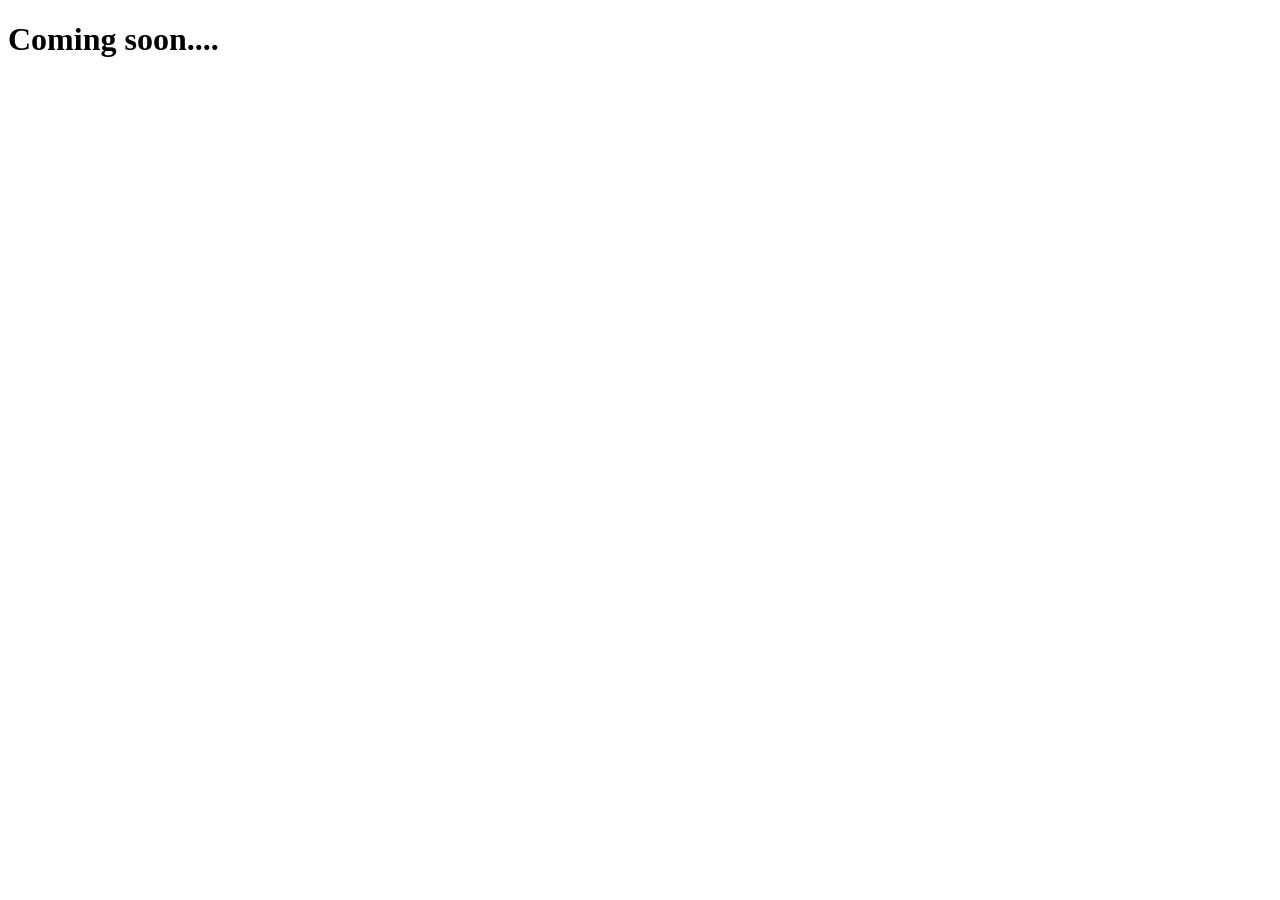
==== index.html @ 82829ef2 "update" ====
<!DOCTYPE html>
<html lang="en">
<head>
    <meta charset="UTF-8">
    <meta name="viewport" content="width=device-width, initial-scale=1.0">
    <title>Test</title>
</head>
<body>
    <h1>Coming soon....</h1>
</body>
</html>
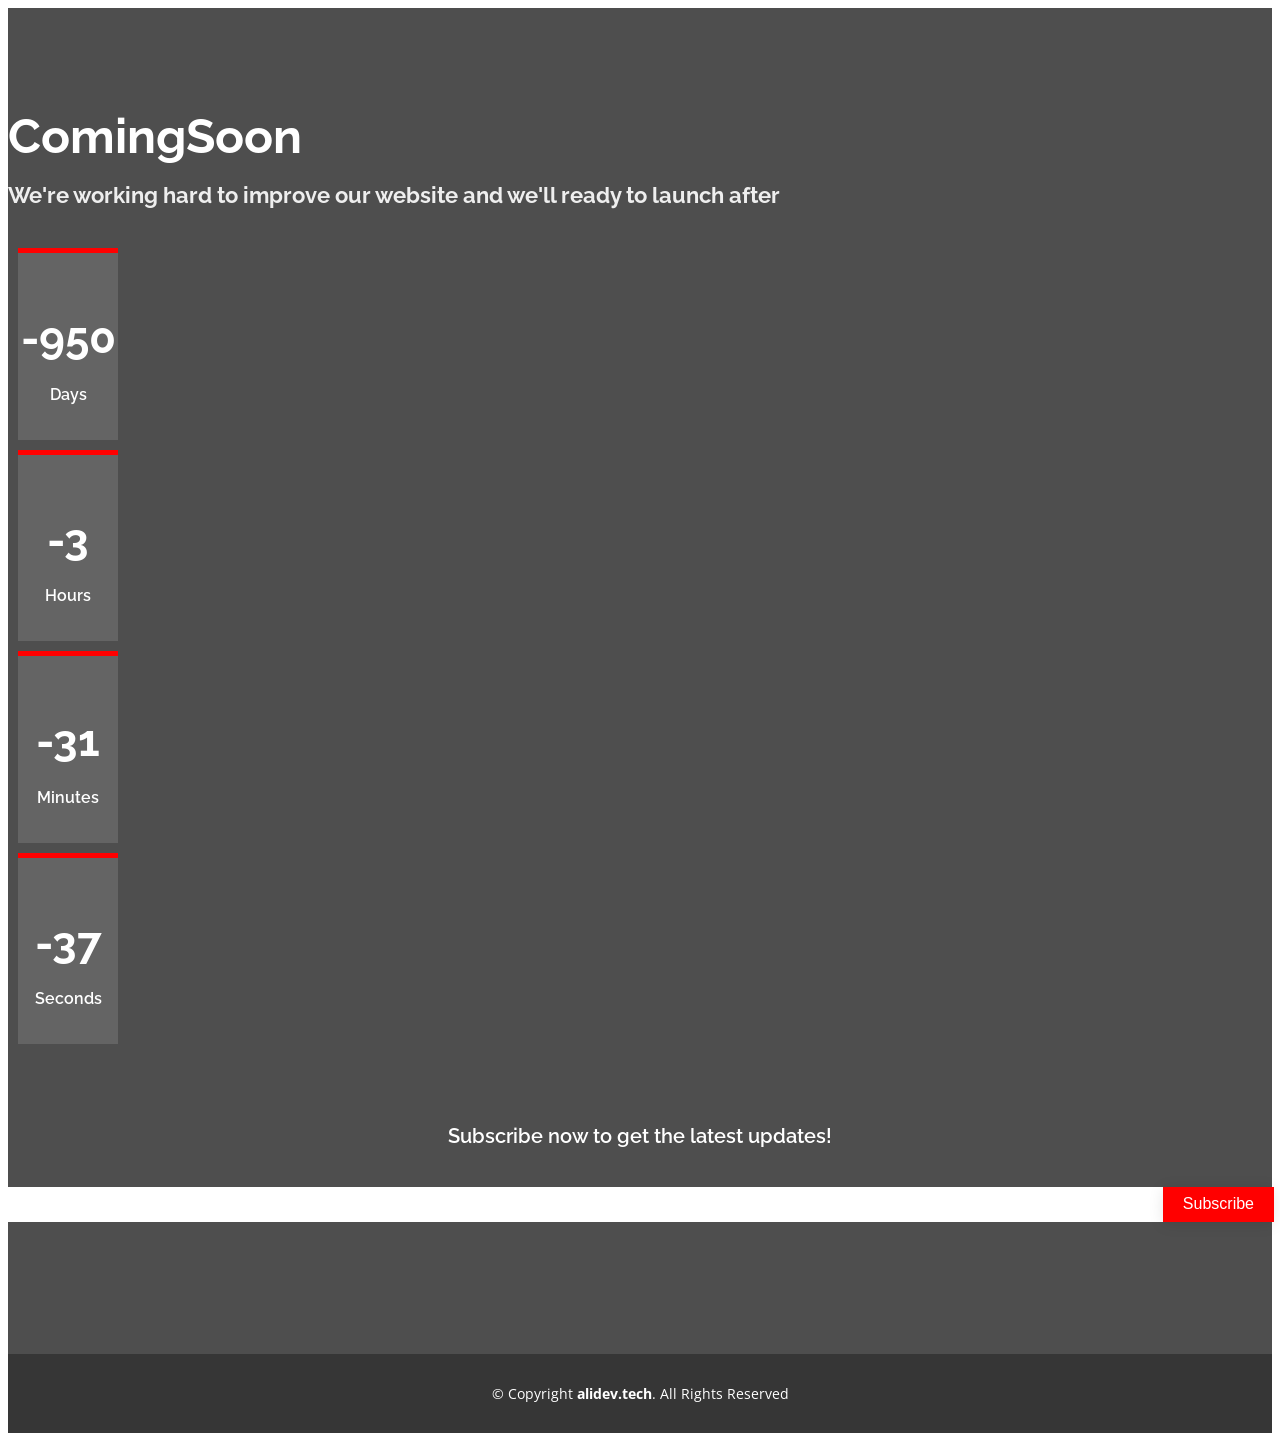
==== commit d1e7ff14: "test" ====
--- a/index.html
+++ b/index.html
@@ -1,11 +1,92 @@
 <!DOCTYPE html>
 <html lang="en">
+
 <head>
-    <meta charset="UTF-8">
-    <meta name="viewport" content="width=device-width, initial-scale=1.0">
-    <title>Test</title>
+  <meta charset="utf-8">
+  <meta content="width=device-width, initial-scale=1.0" name="viewport">
+  <title>Ali Dev</title>
+  <meta content="" name="description">
+  <meta content="" name="keywords">
+
+  <!-- Google Fonts -->
+  <link href="https://fonts.googleapis.com/css?family=Open+Sans:300,300i,400,400i,600,600i,700,700i|Raleway:300,300i,400,400i,600,600i,700,700i" rel="stylesheet">
+
+  <!-- Vendor CSS Files -->
+  <link href="assets/vendor/bootstrap/css/bootstrap.min.css" rel="stylesheet">
+  <link href="assets/vendor/bootstrap-icons/bootstrap-icons.css" rel="stylesheet">
+
+  <!-- Template Main CSS File -->
+  <link href="assets/css/style.css" rel="stylesheet">
 </head>
+
 <body>
-    <h1>Coming soon....</h1>
+
+  <!-- ======= Header ======= -->
+  <header id="header" class="d-flex align-items-center">
+    <div class="container d-flex flex-column align-items-center">
+
+      <h1>ComingSoon</h1>
+      <h2>We're working hard to improve our website and we'll ready to launch after</h2>
+      <div class="countdown d-flex justify-content-center" data-count="2024/5/1">
+        <div>
+          <h3>%d</h3>
+          <h4>Days</h4>
+        </div>
+        <div>
+          <h3>%h</h3>
+          <h4>Hours</h4>
+        </div>
+        <div>
+          <h3>%m</h3>
+          <h4>Minutes</h4>
+        </div>
+        <div>
+          <h3>%s</h3>
+          <h4>Seconds</h4>
+        </div>
+      </div>
+
+      <div class="subscribe">
+        <h4>Subscribe now to get the latest updates!</h4>
+        <form>
+          <div class="subscribe-form">
+            <input type="email" name="email"><input type="submit" value="Subscribe">
+          </div>
+          <div class="mt-2">
+            <div class="loading">Loading</div>
+            <div class="error-message"></div>
+            <div class="sent-message">Your notification request was sent. Thank you!</div>
+          </div>
+        </form>
+      </div>
+
+      <div class="social-links text-center">
+        <a href="#!" class="twitter"><i class="bi bi-twitter"></i></a>
+        <a href="#!" class="facebook"><i class="bi bi-facebook"></i></a>
+        <a href="#!" class="instagram"><i class="bi bi-instagram"></i></a>
+        <a href="#!" class="linkedin"><i class="bi bi-linkedin"></i></a>
+      </div>
+
+    </div>
+  </header><!-- End #header -->
+
+  <footer id="footer">
+    <div class="container">
+      <div class="copyright">
+        &copy; Copyright <strong><span>alidev.tech</span></strong>. All Rights Reserved
+      </div>
+    </div>
+  </footer><!-- End #footer -->
+
+  <a href="#" class="back-to-top d-flex align-items-center justify-content-center"><i class="bi bi-arrow-up-short"></i></a>
+
+  <!-- Vendor JS Files -->
+  <script src="assets/vendor/bootstrap/js/bootstrap.bundle.min.js"></script>
+  <script src="assets/vendor/php-email-form/validate.js"></script>
+
+  <!-- Template Main JS File -->
+  <script src="assets/js/main.js"></script>
+
 </body>
+
 </html>
--- a/assets/css/style.css
+++ b/assets/css/style.css
@@ -0,0 +1,534 @@
+/**
+* Template Name: ComingSoon
+* Template URL: https://bootstrapmade.com/comingsoon-free-html-bootstrap-template/
+* Updated: Mar 17 2024 with Bootstrap v5.3.3
+* Author: BootstrapMade.com
+* License: https://bootstrapmade.com/license/
+*/
+
+/*--------------------------------------------------------------
+# General
+--------------------------------------------------------------*/
+body {
+  font-family: "Open Sans", sans-serif;
+  color: #fff;
+  background: url("../img/bg.jpg") top center no-repeat;
+  background-size: cover;
+  position: relative;
+}
+
+body::before {
+  content: "";
+  position: absolute;
+  left: 0;
+  right: 0;
+  top: 0;
+  bottom: 0;
+  background: rgba(34, 34, 34, 0.8);
+}
+
+@media (min-width: 1366px) {
+  body {
+    background-attachment: fixed;
+  }
+}
+
+a {
+  color: #ff0000;
+  text-decoration: none;
+}
+
+a:hover {
+  color: #ff3333;
+  text-decoration: none;
+}
+
+h1,
+h2,
+h3,
+h4,
+h5,
+h6 {
+  font-family: "Raleway", sans-serif;
+}
+
+#main {
+  position: relative;
+}
+
+/*--------------------------------------------------------------
+# Back to top button
+--------------------------------------------------------------*/
+.back-to-top {
+  position: fixed;
+  visibility: hidden;
+  opacity: 0;
+  right: 15px;
+  bottom: 15px;
+  z-index: 996;
+  background: #ff0000;
+  width: 40px;
+  height: 40px;
+  border-radius: 4px;
+  transition: all 0.4s;
+}
+
+.back-to-top i {
+  font-size: 28px;
+  color: #fff;
+  line-height: 0;
+}
+
+.back-to-top:hover {
+  background: #ff2929;
+  color: #fff;
+}
+
+.back-to-top.active {
+  visibility: visible;
+  opacity: 1;
+}
+
+/*--------------------------------------------------------------
+# Header
+--------------------------------------------------------------*/
+#header {
+  position: relative;
+  width: 100%;
+  padding: 100px 0;
+  /* countdown */
+}
+
+#header h1 {
+  margin: 0 0 10px 0;
+  font-size: 48px;
+  font-weight: 700;
+  line-height: 56px;
+  color: #fff;
+}
+
+#header h2 {
+  color: #eee;
+  margin-bottom: 40px;
+  font-size: 22px;
+}
+
+#header .countdown {
+  margin-bottom: 80px;
+}
+
+#header .countdown div {
+  text-align: center;
+  margin: 10px;
+  width: 100px;
+  padding: 15px 0;
+  background: rgba(255, 255, 255, 0.12);
+  border-top: 5px solid #ff0000;
+}
+
+#header .countdown div h3 {
+  font-weight: 700;
+  font-size: 44px;
+  margin-bottom: 15px;
+}
+
+#header .countdown div h4 {
+  font-size: 16px;
+  font-weight: 600;
+}
+
+@media (max-width: 575px) {
+  #header .countdown div {
+    width: 70px;
+    padding: 10px 0;
+    margin: 10px 8px;
+  }
+
+  #header .countdown div h3 {
+    font-size: 28px;
+    margin-bottom: 10px;
+  }
+
+  #header .countdown div h4 {
+    font-size: 14px;
+    font-weight: 500;
+  }
+}
+
+#header .subscribe {
+  font-size: 15px;
+  text-align: center;
+}
+
+#header .subscribe h4 {
+  font-size: 20px;
+  font-weight: 600;
+  color: #fff;
+  position: relative;
+  padding-bottom: 12px;
+}
+
+#header .subscribe .subscribe-form {
+  min-width: 300px;
+  margin-top: 10px;
+  background: #fff;
+  padding: 6px 10px;
+  position: relative;
+  text-align: left;
+}
+
+#header .subscribe .subscribe-form input[type=email] {
+  border: 0;
+  padding: 4px 8px;
+  width: calc(100% - 100px);
+}
+
+#header .subscribe .subscribe-form input[type=submit] {
+  position: absolute;
+  top: 0;
+  right: -2px;
+  bottom: 0;
+  border: 0;
+  background: none;
+  font-size: 16px;
+  padding: 0 20px;
+  background: #ff0000;
+  color: #fff;
+  transition: 0.3s;
+  box-shadow: 0px 2px 15px rgba(0, 0, 0, 0.1);
+}
+
+#header .subscribe .subscribe-form input[type=submit]:hover {
+  background: #f50000;
+}
+
+#header .subscribe .error-message {
+  display: none;
+  color: #ed3c0d;
+  text-align: center;
+  padding: 15px;
+  font-weight: 600;
+}
+
+#header .subscribe .sent-message {
+  display: none;
+  color: #18d26e;
+  text-align: center;
+  padding: 15px;
+  font-weight: 600;
+}
+
+#header .subscribe .loading {
+  display: none;
+  text-align: center;
+  padding: 15px;
+}
+
+#header .subscribe .loading:before {
+  content: "";
+  display: inline-block;
+  border-radius: 50%;
+  width: 24px;
+  height: 24px;
+  margin: 0 10px -6px 0;
+  border: 3px solid #18d26e;
+  border-top-color: #eee;
+  animation: animate-loading-notify 1s linear infinite;
+}
+
+@keyframes animate-loading-notify {
+  0% {
+    transform: rotate(0deg);
+  }
+
+  100% {
+    transform: rotate(360deg);
+  }
+}
+
+#header .social-links {
+  margin-top: 10px;
+}
+
+#header .social-links a {
+  font-size: 24px;
+  display: inline-block;
+  color: rgba(255, 255, 255, 0.8);
+  line-height: 1;
+  padding-top: 14px;
+  margin: 0 10px;
+  text-align: center;
+  transition: 0.3s;
+}
+
+#header .social-links a:hover {
+  color: #fff;
+}
+
+/*--------------------------------------------------------------
+# Sections General
+--------------------------------------------------------------*/
+section {
+  padding: 60px 0;
+}
+
+.section-bg {
+  background-color: #fff5f5;
+}
+
+.section-title {
+  text-align: center;
+  padding-bottom: 15px;
+}
+
+.section-title h2 {
+  font-size: 32px;
+  font-weight: bold;
+  margin-bottom: 20px;
+  position: relative;
+}
+
+.section-title p {
+  margin-bottom: 0;
+}
+
+/*--------------------------------------------------------------
+# Contact Us
+--------------------------------------------------------------*/
+.about .content h2 {
+  font-weight: 700;
+  font-size: 48px;
+  line-height: 60px;
+  margin-bottom: 20px;
+  text-transform: uppercase;
+}
+
+.about .content h3 {
+  font-weight: 500;
+  line-height: 32px;
+  font-size: 24px;
+}
+
+.about .content ul {
+  list-style: none;
+  padding: 0;
+}
+
+.about .content ul li {
+  padding: 10px 0 0 28px;
+  position: relative;
+}
+
+.about .content ul i {
+  left: 0;
+  top: 12px;
+  position: absolute;
+  font-size: 20px;
+  color: #ff0000;
+}
+
+.about .content p:last-child {
+  margin-bottom: 0;
+}
+
+/*--------------------------------------------------------------
+# Contact Us
+--------------------------------------------------------------*/
+.contact .info-wrap {
+  background: rgba(255, 255, 255, 0.06);
+  padding: 30px;
+}
+
+.contact .info i {
+  font-size: 20px;
+  color: #fff;
+  float: left;
+  width: 44px;
+  height: 44px;
+  background: rgba(255, 255, 255, 0.1);
+  display: flex;
+  justify-content: center;
+  align-items: center;
+  border-radius: 50px;
+  transition: all 0.3s ease-in-out;
+}
+
+.contact .info h4 {
+  padding: 0 0 0 60px;
+  font-size: 22px;
+  font-weight: 600;
+  margin-bottom: 5px;
+}
+
+.contact .info p {
+  padding: 0 0 10px 60px;
+  margin-bottom: 20px;
+  font-size: 14px;
+}
+
+.contact .info .email p {
+  padding-top: 5px;
+}
+
+.contact .info .social-links {
+  padding-left: 60px;
+}
+
+.contact .info .social-links a {
+  font-size: 18px;
+  display: inline-block;
+  background: #333;
+  color: #fff;
+  line-height: 1;
+  padding: 8px 0;
+  border-radius: 50%;
+  text-align: center;
+  width: 36px;
+  height: 36px;
+  transition: 0.3s;
+  margin-right: 10px;
+}
+
+.contact .info .social-links a:hover {
+  background: #ff0000;
+  color: #fff;
+}
+
+.contact .info .email:hover i,
+.contact .info .address:hover i,
+.contact .info .phone:hover i {
+  background: #ff0000;
+  color: #fff;
+}
+
+.contact .php-email-form {
+  width: 100%;
+  padding: 30px;
+  padding-top: 0;
+  background: rgba(255, 255, 255, 0.06);
+}
+
+.contact .php-email-form .form-group {
+  padding-bottom: 8px;
+}
+
+.contact .php-email-form .validate {
+  display: none;
+  color: red;
+  margin: 0 0 15px 0;
+  font-weight: 400;
+  font-size: 13px;
+}
+
+.contact .php-email-form .error-message {
+  display: none;
+  color: #fff;
+  background: #ed3c0d;
+  text-align: center;
+  padding: 15px;
+  font-weight: 600;
+}
+
+.contact .php-email-form .sent-message {
+  display: none;
+  color: #fff;
+  background: #18d26e;
+  text-align: center;
+  padding: 15px;
+  font-weight: 600;
+}
+
+.contact .php-email-form .loading {
+  display: none;
+  background: #fff;
+  text-align: center;
+  padding: 15px;
+}
+
+.contact .php-email-form .loading:before {
+  content: "";
+  display: inline-block;
+  border-radius: 50%;
+  width: 24px;
+  height: 24px;
+  margin: 0 10px -6px 0;
+  border: 3px solid #18d26e;
+  border-top-color: #eee;
+  animation: animate-loading 1s linear infinite;
+}
+
+.contact .php-email-form input,
+.contact .php-email-form textarea {
+  border-radius: 0;
+  box-shadow: none;
+  font-size: 14px;
+  background: rgba(255, 255, 255, 0.1);
+  border: 1px solid rgba(255, 255, 255, 0.2);
+  color: #fff;
+}
+
+.contact .php-email-form input::-moz-placeholder,
+.contact .php-email-form textarea::-moz-placeholder {
+  color: rgba(255, 255, 255, 0.4);
+}
+
+.contact .php-email-form input::placeholder,
+.contact .php-email-form textarea::placeholder {
+  color: rgba(255, 255, 255, 0.4);
+}
+
+.contact .php-email-form input {
+  height: 44px;
+}
+
+.contact .php-email-form textarea {
+  padding: 10px 12px;
+}
+
+.contact .php-email-form button[type=submit] {
+  background: #ff0000;
+  border: 0;
+  padding: 10px 24px;
+  color: #fff;
+  transition: 0.4s;
+}
+
+.contact .php-email-form button[type=submit]:hover {
+  background: #ff3333;
+}
+
+@keyframes animate-loading {
+  0% {
+    transform: rotate(0deg);
+  }
+
+  100% {
+    transform: rotate(360deg);
+  }
+}
+
+/*--------------------------------------------------------------
+# Footer
+--------------------------------------------------------------*/
+#footer {
+  background: rgba(19, 19, 19, 0.4);
+  padding: 30px 0;
+  color: #fff;
+  font-size: 14px;
+  position: relative;
+}
+
+#footer .copyright {
+  text-align: center;
+}
+
+#footer .credits {
+  padding-top: 10px;
+  text-align: center;
+  font-size: 13px;
+  color: #fff;
+}
+
+#footer .credits a {
+  color: #ff3333;
+}
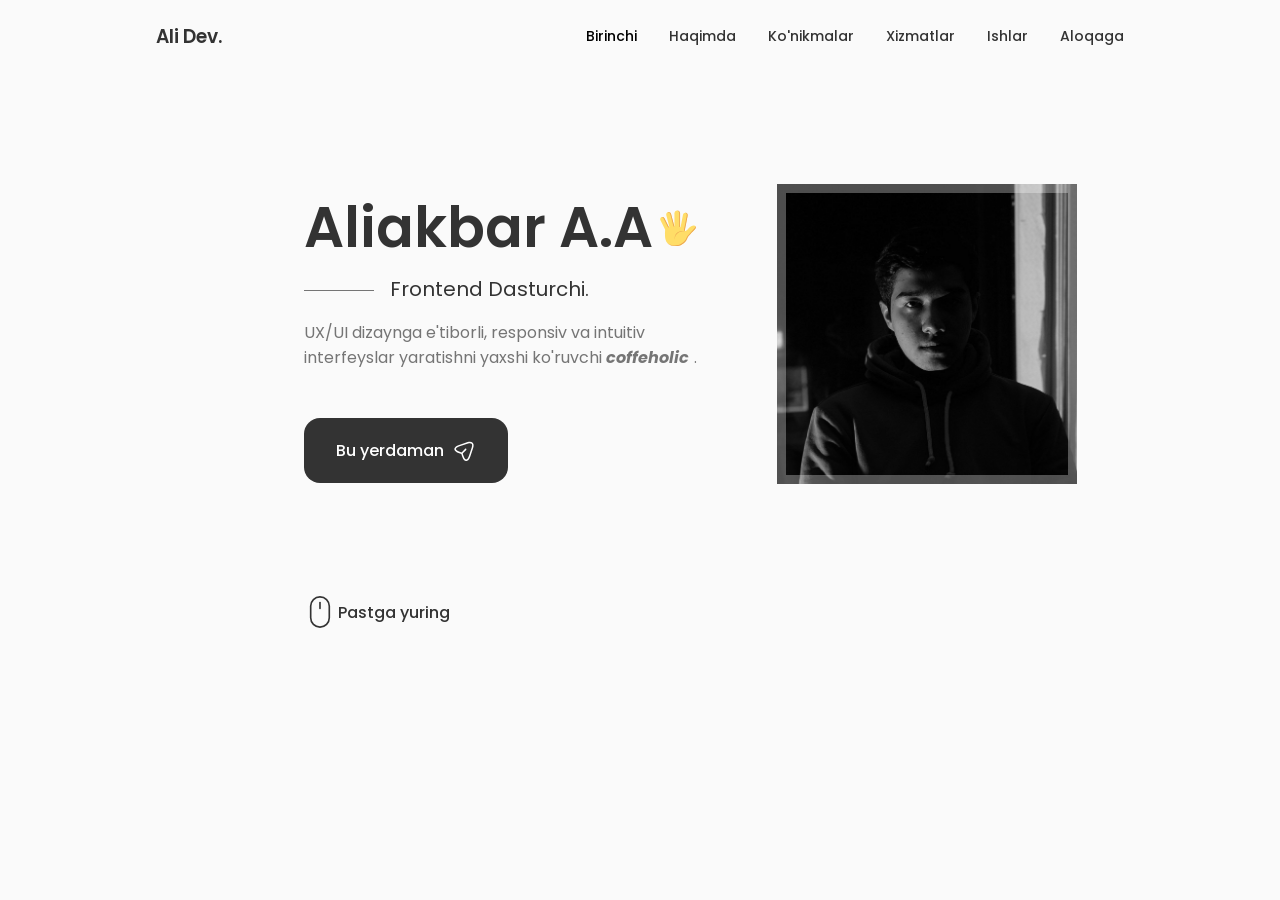
==== commit f1e734ce: "new" ====
--- a/index.html
+++ b/index.html
@@ -1,92 +1 @@
-<!DOCTYPE html>
-<html lang="en">
-
-<head>
-  <meta charset="utf-8">
-  <meta content="width=device-width, initial-scale=1.0" name="viewport">
-  <title>Ali Dev</title>
-  <meta content="" name="description">
-  <meta content="" name="keywords">
-
-  <!-- Google Fonts -->
-  <link href="https://fonts.googleapis.com/css?family=Open+Sans:300,300i,400,400i,600,600i,700,700i|Raleway:300,300i,400,400i,600,600i,700,700i" rel="stylesheet">
-
-  <!-- Vendor CSS Files -->
-  <link href="assets/vendor/bootstrap/css/bootstrap.min.css" rel="stylesheet">
-  <link href="assets/vendor/bootstrap-icons/bootstrap-icons.css" rel="stylesheet">
-
-  <!-- Template Main CSS File -->
-  <link href="assets/css/style.css" rel="stylesheet">
-</head>
-
-<body>
-
-  <!-- ======= Header ======= -->
-  <header id="header" class="d-flex align-items-center">
-    <div class="container d-flex flex-column align-items-center">
-
-      <h1>ComingSoon</h1>
-      <h2>We're working hard to improve our website and we'll ready to launch after</h2>
-      <div class="countdown d-flex justify-content-center" data-count="2024/5/1">
-        <div>
-          <h3>%d</h3>
-          <h4>Days</h4>
-        </div>
-        <div>
-          <h3>%h</h3>
-          <h4>Hours</h4>
-        </div>
-        <div>
-          <h3>%m</h3>
-          <h4>Minutes</h4>
-        </div>
-        <div>
-          <h3>%s</h3>
-          <h4>Seconds</h4>
-        </div>
-      </div>
-
-      <div class="subscribe">
-        <h4>Subscribe now to get the latest updates!</h4>
-        <form>
-          <div class="subscribe-form">
-            <input type="email" name="email"><input type="submit" value="Subscribe">
-          </div>
-          <div class="mt-2">
-            <div class="loading">Loading</div>
-            <div class="error-message"></div>
-            <div class="sent-message">Your notification request was sent. Thank you!</div>
-          </div>
-        </form>
-      </div>
-
-      <div class="social-links text-center">
-        <a href="#!" class="twitter"><i class="bi bi-twitter"></i></a>
-        <a href="#!" class="facebook"><i class="bi bi-facebook"></i></a>
-        <a href="#!" class="instagram"><i class="bi bi-instagram"></i></a>
-        <a href="#!" class="linkedin"><i class="bi bi-linkedin"></i></a>
-      </div>
-
-    </div>
-  </header><!-- End #header -->
-
-  <footer id="footer">
-    <div class="container">
-      <div class="copyright">
-        &copy; Copyright <strong><span>alidev.tech</span></strong>. All Rights Reserved
-      </div>
-    </div>
-  </footer><!-- End #footer -->
-
-  <a href="#" class="back-to-top d-flex align-items-center justify-content-center"><i class="bi bi-arrow-up-short"></i></a>
-
-  <!-- Vendor JS Files -->
-  <script src="assets/vendor/bootstrap/js/bootstrap.bundle.min.js"></script>
-  <script src="assets/vendor/php-email-form/validate.js"></script>
-
-  <!-- Template Main JS File -->
-  <script src="assets/js/main.js"></script>
-
-</body>
-
-</html>+<!doctype html><html lang="en"><head><meta charset="UTF-8"><meta name="viewport" content="width=device-width,initial-scale=1"><link href="https://unpkg.com/boxicons@2.1.4/css/boxicons.min.css" rel="stylesheet"><link rel="stylesheet" href="https://unicons.iconscout.com/release/v4.0.0/css/line.css"><title>Ali Dev | Front</title><script defer="defer" src="/static/js/main.24d711b2.js"></script><link href="/static/css/main.756023b6.css" rel="stylesheet"></head><body><div id="root"></div></body></html>
--- a/static/css/main.756023b6.css
+++ b/static/css/main.756023b6.css
@@ -0,0 +1,2 @@
+@import url(https://fonts.googleapis.com/css2?family=Poppins:wght@400;500;600&display=swap);:root{--header-height:3rem;--hue:0;--sat:0%;--title-color:hsl(var(--hue),var(--sat),20%);--title-color-dark:hsl(var(--hue),var(--sat),0%);--text-color:hsl(var(--hue),var(--sat),46%);--body-color:hsl(var(--hue),var(--sat),98%);--container-color:#fff;--body-font:"Poppins",sans-serif;--big-font-size:3.5rem;--h1-font-size:2.25rem;--h2-font-size:1.5rem;--h3-font-size:1.25rem;--normal-font-size:1rem;--small-font-size:0.875rem;--smaller-font-size:0.813rem;--tiny-font-size:0.625rem;--font-normal:400;--font-medium:500;--font-semi-bold:600;--mb-0-25:0.25rem;--mb-0-5:0.5rem;--mb-0-75:0.75rem;--mb-1:1rem;--mb-1-5:1.5rem;--mb-2:2rem;--mb-2-5:2.5rem;--mb-3:3rem;--z-tooltip:10;--z-fixed:100;--z-modal:1000}@media screen and (max-width:992px){:root{--big-font-size:2.75rem;--h1-font-size:1.5rem;--h2-font-size:1.25rem;--h3-font-size:1rem;--normal-font-size:0.938rem;--small-font-size:0.813rem;--smaller-font-size:0.75rem}}*{box-sizing:border-box;margin:0;padding:0}html{scroll-behavior:smooth}body,button,input,textarea{font-family:Poppins,sans-serif;font-family:var(--body-font);font-size:1rem;font-size:var(--normal-font-size)}body{background-color:#fafafa;background-color:var(--body-color);color:#757575;color:var(--text-color)}h1,h2,h3{color:#333;color:var(--title-color);font-weight:600;font-weight:var(--font-semi-bold)}ul{list-style:none}a{color:#757575;color:var(--text-color);text-decoration:none}button{border:none;cursor:pointer;outline:none}img{height:auto;max-width:100%}.section{padding:6rem 0 2rem}.section__title{color:#333;color:var(--title-color);font-size:2.25rem;font-size:var(--h1-font-size)}.section__subtitle{display:block;font-size:.875rem;font-size:var(--small-font-size);margin-bottom:4rem}.section__subtitle,.section__title{text-align:center}.container{margin-left:auto;margin-right:auto;max-width:968px}.grid{grid-gap:1.5rem;display:grid;gap:1.5rem}.button{background-color:#333;background-color:var(--title-color);border-radius:1rem;color:#fff;color:var(--container-color);display:inline-block;font-weight:500;font-weight:var(--font-medium);padding:1.25rem 2rem}.button:hover{background-color:#000;background-color:var(--title-color-dark)}.button__icon{margin-left:.5rem;margin-left:var(--mb-0-5)}.button--flex{align-items:center;display:inline-flex}@media screen and (max-width:992px){.container{margin-left:1.5rem;margin-left:var(--mb-1-5);margin-right:1.5rem;margin-right:var(--mb-1-5)}.button{padding:.8rem}.button__icon{height:22px;width:22px}}@media screen and (max-width:768px){body{margin:0 0 3rem;margin:0 0 var(--header-height) 0}.section{padding:2rem 0 4rem}.section__subtitle{margin-bottom:3rem;margin-bottom:var(--mb-3)}}@media screen and (max-width:350px){:root{--big-font-size:2.25rem}.container{margin-left:1rem;margin-left:var(--mb-1);margin-right:1rem;margin-right:var(--mb-1)}}.header{background-color:var(--body-color);left:0;position:fixed;top:0;width:100%;z-index:var(--z-fixed)}.nav{align-items:center;column-gap:1rem;display:flex;height:calc(var(--header-height) + 1.5rem);justify-content:space-between}.nav__logo,.nav__toggle{color:var(--title-color);font-weight:var(--font-medium)}.nav__list{column-gap:2rem;display:flex}.nav__link{align-items:center;color:var(--title-color);display:flex;flex-direction:column;font-size:var(--small-font-size);font-weight:var(--font-medium);transition:.3s}.nav__close,.nav__icon,.nav__toggle{display:none}.active-link,.nav__link:hover{color:var(--title-color-dark)}@media screen and (max-width:768px){.header{bottom:0;top:auto}.nav{height:var(--header-height)}.nav__menu{background-color:var(--body-color);border-radius:1.5rem 1.5rem 0 0;bottom:-100%;box-shadow:0 -1px 4px #00000026;left:0;padding:2rem 1.5rem 4rem;position:fixed;transition:.3s;width:100%}.show-menu{bottom:0}.nav__list{grid-gap:2rem;display:grid;gap:2rem;grid-template-columns:repeat(3,1fr)}.nav__icon{font-size:1.2rem}.nav__close{bottom:.5rem;color:var(--title-color);cursor:pointer;font-size:1.5rem;position:absolute;right:1.3rem}.nav__close:hover{color:var(--title-color-dark)}.nav__toggle{cursor:pointer;font-size:1.1rem}.nav__close,.nav__icon,.nav__toggle{display:block}}@media screen and (max-width:350px){.nav__menu{padding:2rem .25rem 4rem}.nav__list{column-gap:0}}.home__container{row-gap:7rem}.home__content{align-items:center;column-gap:2rem;grid-template-columns:116px repeat(2,1fr);padding-top:5.5rem}.home__social{grid-row-gap:1rem;display:grid;grid-template-columns:-webkit-max-content;grid-template-columns:max-content;row-gap:1rem}.home__social-icon{color:var(--title-color);font-size:1.25rem}.home__social-icon:hover{color:var(--title-color-dark);font-size:1.5rem;transition:.1s}.home__title{font-size:var(--big-font-size);margin-bottom:var(--mb-0-25)}.home__hand{height:38px;margin-left:.4rem;width:38px}.home__subtitle{font-size:var(--h3-font-size);font-weight:var(--font-normal);margin-bottom:var(--mb-1);padding-left:5.4rem;position:relative}.home__subtitle:before{background-color:var(--text-color);content:"";height:1px;left:0;position:absolute;top:1rem;width:70px}.home__description{margin-bottom:var(--mb-3);max-width:400px}.home__img{animation:profile__animate 8s ease-in-out 1s infinite;background-image:url(/static/media/about.d1a11e6d022ac0622fed.jpg);background-position:50%;background-repeat:no-repeat;background-size:cover;box-shadow:inset 0 0 0 9px #ffffff4d;height:300px;justify-self:center;order:1;width:300px}@keyframes profile__animate{0%{border-radius:60% 40% 30% 70%/60% 30% 70% 40%}50%{border-radius:30% 60% 70% 40%/50% 60% 30% 60%}to{border-radius:60% 40% 30% 70%/60% 30% 70% 40%}}.home__scroll{margin-left:9.25rem}.wheel{animation:scroll 2s ease infinite}@keyframes scroll{0%{transform:translateY(0)}30%{transform:translateY(3.75rem)}}.home__scroll-name{color:var(--title-color);font-weight:var(--font-medium);margin-left:2px;margin-right:var(--mb-0-25)}.home__scroll_arrow{color:var(--title-color);font-size:1.25rem}@media screen and (max-width:992px){.home__content{column-gap:1.25rem;grid-template-columns:100px repeat(2,1fr)}.home__hand{height:26px;width:26px}.home__subtitle{margin-bottom:var(--mb-1);padding-left:3.75rem}.home__subtitle:before{top:.8rem;width:42px}.home__description{margin-bottom:var(--mb-2-5);max-width:none}.home__img{box-shadow:inset 0 0 0 7px #ffffff4d;height:250px;width:250px}.home__scroll{margin-left:7.5rem}}@media screen and (max-width:768px){.home__content{grid-template-columns:.5fr 3fr;padding-top:3.5rem}.home__img{justify-self:auto;order:0}.home__data{grid-column:1/3}.home__img{box-shadow:inset 0 0 0 6px #ffffff4d;height:200px;width:200px}.home__scroll{display:none}}@media screen and (max-width:350px){.home__img{height:180px;width:180px}.home__hand{height:22px;width:22px}}
+/*# sourceMappingURL=main.756023b6.css.map*/
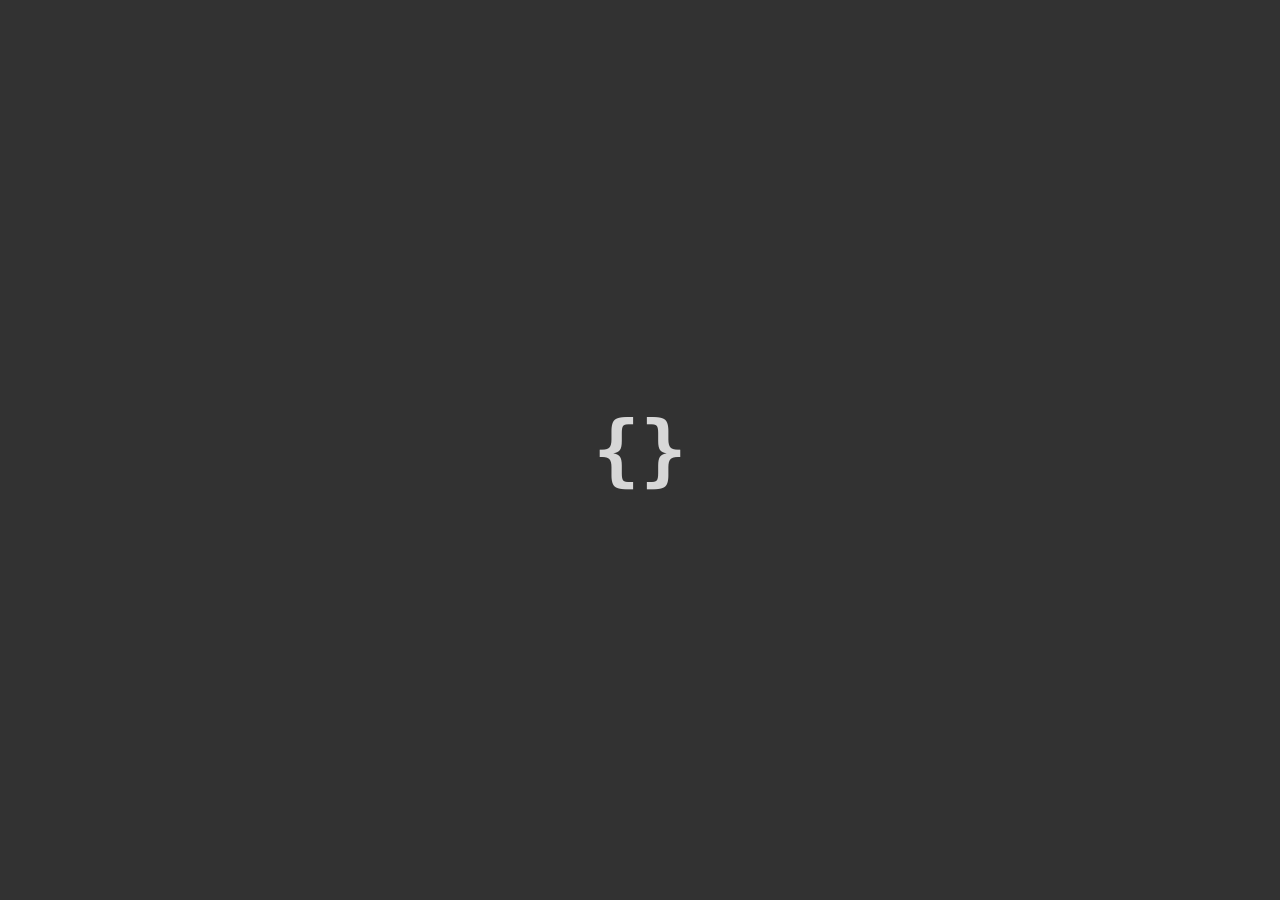
==== commit 12a39e2b: "newest" ====
--- a/index.html
+++ b/index.html
@@ -1 +1 @@
-<!doctype html><html lang="en"><head><meta charset="UTF-8"><meta name="viewport" content="width=device-width,initial-scale=1"><link href="https://unpkg.com/boxicons@2.1.4/css/boxicons.min.css" rel="stylesheet"><link rel="stylesheet" href="https://unicons.iconscout.com/release/v4.0.0/css/line.css"><title>Ali Dev | Front</title><script defer="defer" src="/static/js/main.24d711b2.js"></script><link href="/static/css/main.756023b6.css" rel="stylesheet"></head><body><div id="root"></div></body></html>+<!doctype html><html lang="en"><head><meta charset="UTF-8"><meta name="viewport" content="width=device-width,initial-scale=1"><link href="https://unpkg.com/boxicons@2.1.4/css/boxicons.min.css" rel="stylesheet"><link rel="stylesheet" href="https://unicons.iconscout.com/release/v4.0.0/css/line.css"><title>Ali Dev | Front</title><script defer="defer" src="/static/js/main.017b4608.js"></script><link href="/static/css/main.8221ebae.css" rel="stylesheet"></head><body><div id="root"></div></body></html>
--- a/static/css/main.8221ebae.css
+++ b/static/css/main.8221ebae.css
@@ -0,0 +1,2 @@
+@import url(https://fonts.googleapis.com/css2?family=Poppins:wght@400;500;600&display=swap);:root{--header-height:3rem;--hue:0;--sat:0%;--title-color:hsl(var(--hue),var(--sat),20%);--title-color-dark:hsl(var(--hue),var(--sat),0%);--text-color:hsl(var(--hue),var(--sat),46%);--body-color:hsl(var(--hue),var(--sat),98%);--container-color:#fff;--body-font:"Poppins",sans-serif;--big-font-size:3.5rem;--h1-font-size:2.25rem;--h2-font-size:1.5rem;--h3-font-size:1.25rem;--normal-font-size:1rem;--small-font-size:0.875rem;--smaller-font-size:0.813rem;--tiny-font-size:0.625rem;--font-normal:400;--font-medium:500;--font-semi-bold:600;--mb-0-25:0.25rem;--mb-0-5:0.5rem;--mb-0-75:0.75rem;--mb-1:1rem;--mb-1-5:1.5rem;--mb-2:2rem;--mb-2-5:2.5rem;--mb-3:3rem;--z-tooltip:10;--z-fixed:100;--z-modal:1000}@media screen and (max-width:992px){:root{--big-font-size:2.75rem;--h1-font-size:1.5rem;--h2-font-size:1.25rem;--h3-font-size:1rem;--normal-font-size:0.938rem;--small-font-size:0.813rem;--smaller-font-size:0.75rem}}*{box-sizing:border-box;margin:0;padding:0}html{scroll-behavior:smooth}body,button,input,textarea{font-family:Poppins,sans-serif;font-family:var(--body-font);font-size:1rem;font-size:var(--normal-font-size)}body{background-color:#fafafa;background-color:var(--body-color);color:#757575;color:var(--text-color)}h1,h2,h3{color:#333;color:var(--title-color);font-weight:600;font-weight:var(--font-semi-bold)}ul{list-style:none}a{color:#757575;color:var(--text-color);text-decoration:none}button{border:none;cursor:pointer;outline:none}img{height:auto;max-width:100%}.section{padding:6rem 0 2rem}.section__title{color:#333;color:var(--title-color);font-size:2.25rem;font-size:var(--h1-font-size)}.section__subtitle{display:block;font-size:.875rem;font-size:var(--small-font-size);margin-bottom:4rem}.section__subtitle,.section__title{text-align:center}.container{margin-left:auto;margin-right:auto;max-width:968px}.grid{grid-gap:1.5rem;display:grid;gap:1.5rem}.button{background-color:#333;background-color:var(--title-color);border-radius:1rem;color:#fff;color:var(--container-color);display:inline-block;font-weight:500;font-weight:var(--font-medium);padding:1.25rem 2rem}.button:hover{background-color:#000;background-color:var(--title-color-dark)}.button__icon{margin-left:.5rem;margin-left:var(--mb-0-5)}.button--flex{align-items:center;display:inline-flex}@media screen and (max-width:992px){.container{margin-left:1.5rem;margin-left:var(--mb-1-5);margin-right:1.5rem;margin-right:var(--mb-1-5)}.button{padding:.8rem}.button__icon{height:22px;width:22px}}@media screen and (max-width:768px){body{margin:0 0 3rem;margin:0 0 var(--header-height) 0}.section{padding:2rem 0 4rem}.section__subtitle{margin-bottom:3rem;margin-bottom:var(--mb-3)}}@media screen and (max-width:350px){:root{--big-font-size:2.25rem}.container{margin-left:1rem;margin-left:var(--mb-1);margin-right:1rem;margin-right:var(--mb-1)}}.header{background-color:var(--body-color);left:0;position:fixed;top:0;width:100%;z-index:var(--z-fixed)}.nav{align-items:center;column-gap:1rem;display:flex;height:calc(var(--header-height) + 1.5rem);justify-content:space-between}.nav__logo,.nav__toggle{color:var(--title-color);font-weight:var(--font-medium)}.nav__list{column-gap:2rem;display:flex}.nav__link{align-items:center;color:var(--title-color);display:flex;flex-direction:column;font-size:var(--small-font-size);font-weight:var(--font-medium);transition:.3s}.nav__close,.nav__icon,.nav__toggle{display:none}.active-link,.nav__link:hover{color:var(--title-color-dark)}@media screen and (max-width:768px){.header{bottom:0;top:auto}.nav{height:var(--header-height)}.nav__menu{background-color:var(--body-color);border-radius:1.5rem 1.5rem 0 0;bottom:-100%;box-shadow:0 -1px 4px #00000026;left:0;padding:2rem 1.5rem 4rem;position:fixed;transition:.3s;width:100%}.show-menu{bottom:0}.nav__list{grid-gap:2rem;display:grid;gap:2rem;grid-template-columns:repeat(3,1fr)}.nav__icon{font-size:1.2rem}.nav__close{bottom:.5rem;color:var(--title-color);cursor:pointer;font-size:1.5rem;position:absolute;right:1.3rem}.nav__close:hover{color:var(--title-color-dark)}.nav__toggle{cursor:pointer;font-size:1.1rem}.nav__close,.nav__icon,.nav__toggle{display:block}}@media screen and (max-width:350px){.nav__menu{padding:2rem .25rem 4rem}.nav__list{column-gap:0}}.home__container{row-gap:7rem}.home__content{align-items:center;column-gap:2rem;grid-template-columns:116px repeat(2,1fr);padding-top:5.5rem}.home__social{grid-row-gap:1rem;display:grid;grid-template-columns:-webkit-max-content;grid-template-columns:max-content;row-gap:1rem}.home__social-icon{color:var(--title-color);font-size:1.25rem}.home__social-icon:hover{color:var(--title-color-dark);font-size:1.5rem;transition:.1s}.home__title{font-size:var(--big-font-size);margin-bottom:var(--mb-0-25)}.home__hand{height:38px;margin-left:.4rem;width:38px}.home__subtitle{font-size:var(--h3-font-size);font-weight:var(--font-normal);margin-bottom:var(--mb-1);padding-left:5.4rem;position:relative}.home__subtitle:before{background-color:var(--text-color);content:"";height:1px;left:0;position:absolute;top:1rem;width:70px}.home__description{margin-bottom:var(--mb-3);max-width:400px}.home__img{animation:profile__animate 8s ease-in-out 1s infinite;background-image:url(/static/media/about.d1a11e6d022ac0622fed.jpg);background-position:50%;background-repeat:no-repeat;background-size:cover;box-shadow:inset 0 0 0 9px #ffffff4d;height:300px;justify-self:center;order:1;width:300px}@keyframes profile__animate{0%{border-radius:60% 40% 30% 70%/60% 30% 70% 40%}50%{border-radius:30% 60% 70% 40%/50% 60% 30% 60%}to{border-radius:60% 40% 30% 70%/60% 30% 70% 40%}}.home__scroll{margin-left:45%}.wheel{animation:scroll 2s ease infinite}@keyframes scroll{0%{transform:translateY(0)}30%{transform:translateY(3.75rem)}}.home__scroll-name{color:var(--title-color);font-weight:var(--font-medium);margin-left:2px;margin-right:var(--mb-0-25)}.home__scroll_arrow{color:var(--title-color);font-size:1.25rem}@media screen and (max-width:992px){.home__content{column-gap:1.25rem;grid-template-columns:100px repeat(2,1fr)}.home__hand{height:26px;width:26px}.home__subtitle{margin-bottom:var(--mb-1);padding-left:3.75rem}.home__subtitle:before{top:.8rem;width:42px}.home__description{margin-bottom:var(--mb-2-5);max-width:none}.home__img{box-shadow:inset 0 0 0 7px #ffffff4d;height:250px;width:250px}.home__scroll{margin-left:40%}}@media screen and (max-width:768px){.home__content{grid-template-columns:.5fr 3fr;padding-top:3.5rem}.home__img{justify-self:auto;order:0}.home__data{grid-column:1/3}.home__img{box-shadow:inset 0 0 0 6px #ffffff4d;height:200px;width:200px}.home__scroll{display:none}}@media screen and (max-width:350px){.home__img{height:180px;width:180px}.home__hand{height:22px;width:22px}}.about__container{align-items:center;column-gap:4rem;grid-template-columns:repeat(2,1fr)}.about__img{border-radius:1.5rem;justify-self:center;width:450px}.about__info{gap:.5rem;grid-template-columns:repeat(3,140px);margin-bottom:var(--mb-2)}.about__box{background-color:var(--container-color);border:1px solid #0000001a;border-radius:.75rem;padding:1rem 1.25rem;text-align:center}.about__icon{color:var(--title-color);font-size:1.5rem;margin-bottom:var(--mb-2)}.about__title{font-size:var(--small-font-size);font-weight:var(--font-medium)}.about__subtitle{font-size:var(--tiny-font-size)}.about__description{margin-bottom:var(--mb-2-5);padding:0 4rem 0 0}@media screen and (max-width:992px){.about__container{grid-template-columns:1fr;row-gap:2.5rem}.about__img{width:220px}.about__box{padding:.75rem .5rem}.about__data{text-align:center}.about__info{justify-content:center}.about__description{margin-bottom:2rem;padding:0 5rem}}@media screen and (max-width:576px){.about__info{grid-template-columns:repeat(1,1fr)}.about__description{padding:0}}@media screen and (max-width:350px){.about__info{grid-template-columns:repeat(1,1fr)}}.wrap{align-items:center;background:linear-gradient(#000c,#000c),url(https://haktanoker.com/img/banner.jpg) 50%/cover;display:flex;height:100vh;justify-content:center;position:fixed;width:100%;z-index:100}.loader{color:#fff;font-family:Consolas,Menlo,Monaco,monospace;font-size:78px;font-weight:700;opacity:.8}.loader:before{animation:pulse .4s ease-in-out infinite alternate;content:"{";display:inline-block}.loader:after{animation:pulse .4s ease-in-out .3s infinite alternate;content:"}";display:inline-block}@keyframes pulse{to{opacity:.5;transform:scale(.8)}}
+/*# sourceMappingURL=main.8221ebae.css.map*/
